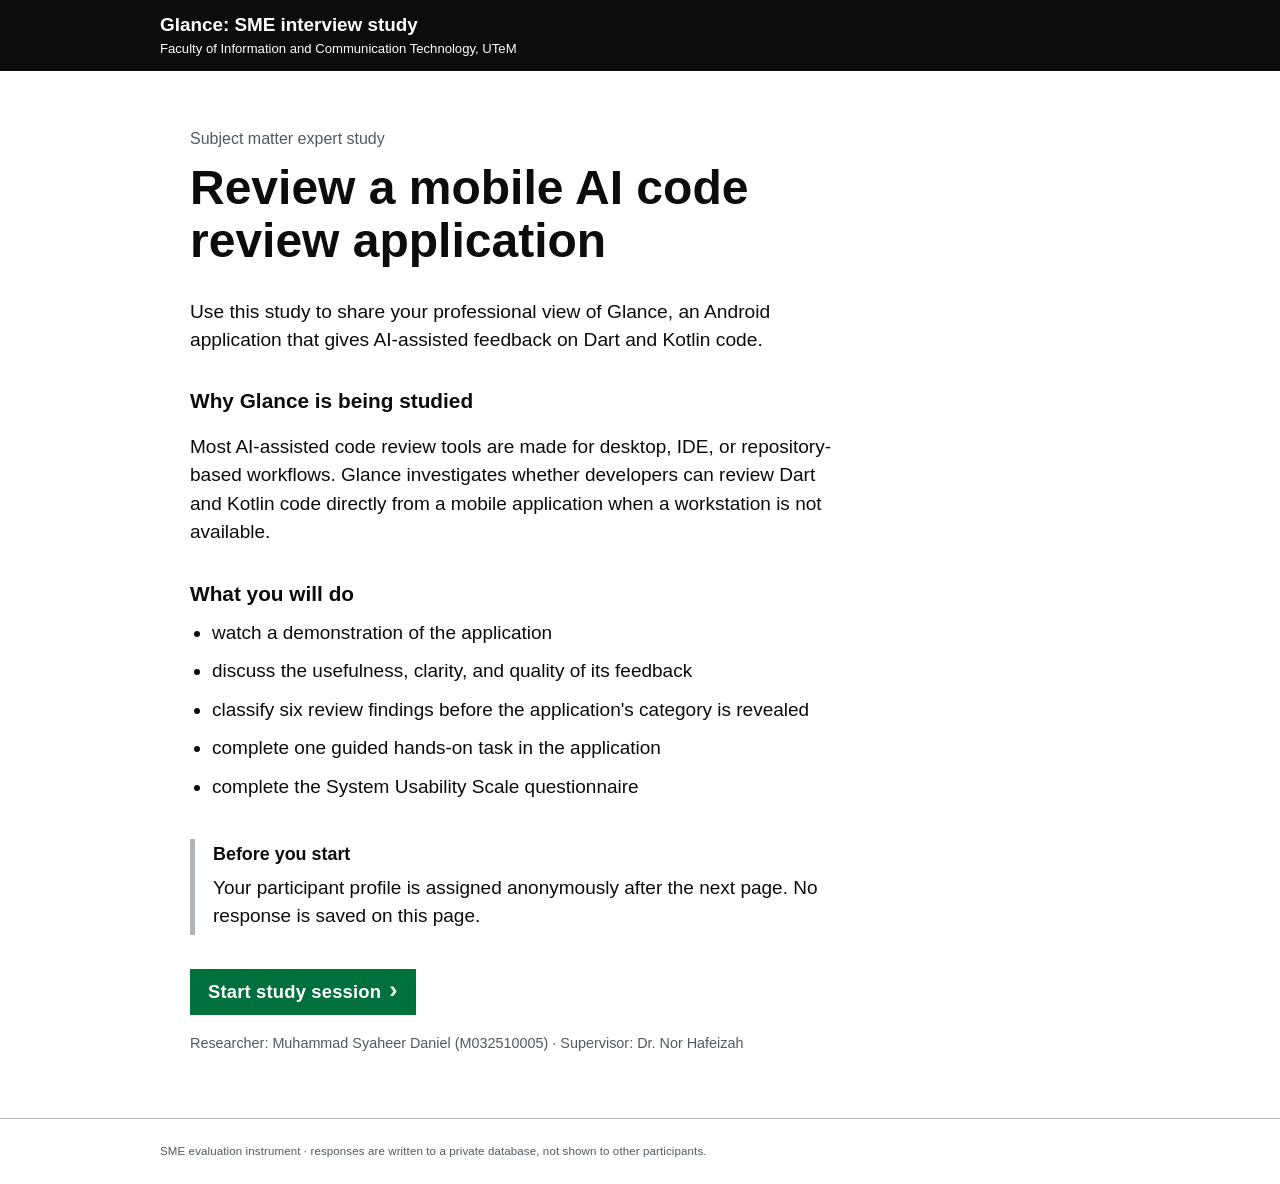
==== index.html @ d8f4b1ad "Bust cached study script after deployment" ====
<!DOCTYPE html>
<html lang="en">
<head>
<meta charset="UTF-8">
<meta name="viewport" content="width=device-width, initial-scale=1.0">
<title>SME Interview | Development of a Mobile-Native AI-Powered Code Review Application</title>
<link rel="stylesheet" href="style.css">
</head>
<body>

<header>
  <h1>Glance: SME interview study</h1>
  <p>Faculty of Information and Communication Technology, UTeM</p>
</header>

<!-- Resume banner: app.js shows this only when a saved session is restored on load -->
<div class="resume-banner hidden" id="resume-banner">
  <span id="resume-banner-text"></span>
  <button type="button" class="secondary" id="btn-start-over">Start over</button>
</div>

<!-- Progress stepper: app.js toggles .done / .current on these as sections change -->
<nav class="stepper" id="stepper" aria-label="Progress">
  <div class="step" data-step="intake"><span class="step-dot">1</span><span class="step-label">Background</span></div>
  <div class="step" data-step="demo"><span class="step-dot">2</span><span class="step-label">Demo</span></div>
  <div class="step" data-step="interview"><span class="step-dot">3</span><span class="step-label">Interview</span></div>
  <div class="step" data-step="cve"><span class="step-dot">4</span><span class="step-label">Category Check</span></div>
  <div class="step" data-step="prototype"><span class="step-dot">5</span><span class="step-label">Hands-on</span></div>
  <div class="step" data-step="sus"><span class="step-dot">6</span><span class="step-label">SUS</span></div>
  <div class="step" data-step="done"><span class="step-dot">7</span><span class="step-label">Done</span></div>
</nav>

<main>

  <!-- ============ STUDY COVER: CONTEXT BEFORE ANY RESPONSE IS COLLECTED ============ -->
  <section id="section-cover" class="section active" aria-labelledby="cover-title">
    <div class="service-start">
      <p class="service-caption">Subject matter expert study</p>
      <h2 id="cover-title">Review a mobile AI code review application</h2>
      <p class="service-lede">Use this study to share your professional view of Glance, an Android application that gives AI-assisted feedback on Dart and Kotlin code.</p>

      <h3>Why Glance is being studied</h3>
      <p>Most AI-assisted code review tools are made for desktop, IDE, or repository-based workflows. Glance investigates whether developers can review Dart and Kotlin code directly from a mobile application when a workstation is not available.</p>

      <h3>What you will do</h3>
      <ul class="service-list">
        <li>watch a demonstration of the application</li>
        <li>discuss the usefulness, clarity, and quality of its feedback</li>
        <li>classify six review findings before the application's category is revealed</li>
        <li>complete one guided hands-on task in the application</li>
        <li>complete the System Usability Scale questionnaire</li>
      </ul>

      <div class="start-panel">
        <h3>Before you start</h3>
        <p>Your participant profile is assigned anonymously after the next page. No response is saved on this page.</p>
      </div>

      <button id="btn-cover-start" class="start-button">Start study session</button>
      <p class="service-meta">Researcher: Muhammad Syaheer Daniel (M032510005) &middot; Supervisor: Dr. Nor Hafeizah</p>
    </div>
  </section>

  <!-- ============ PARTICIPANT CONSENT: REQUIRED BEFORE INTAKE ============ -->
  <section id="section-consent" class="section" aria-labelledby="consent-title">
    <div class="card consent-card">
      <p class="pill">Before taking part</p>
      <h2 id="consent-title">Participant consent</h2>
      <p>Before answering, please read the following information. Ask the researcher any questions before continuing.</p>

      <div class="consent-summary">
        <h3>Purpose and activities</h3>
        <p>This study evaluates Glance, a mobile AI-assisted code review application for Dart and Kotlin. Every session includes a demonstration, one guided hands-on task, and the System Usability Scale questionnaire. An invited SME session also includes background, interview, and category-validation questions.</p>

        <h3>What is recorded</h3>
        <p>The responses relevant to your assigned session, including hands-on task milestone timestamps and SUS answers, will be recorded under an anonymous participant ID. Invited SME sessions also record professional background, interview, and category-validation answers. Your name is used only on screen to confirm an interview participant and is not saved in the study database.</p>

        <h3>Your choice</h3>
        <p>Taking part is voluntary. You may ask to pause or stop before submitting an answer. The application is being evaluated, not your professional performance.</p>
      </div>

      <label class="checkbox-inline consent-check">
        <input type="checkbox" id="consent-agree">
        I have read the information above, had the opportunity to ask questions, and voluntarily agree to take part in this study.
      </label>
      <p class="help">Consent version: SME-web-consent-v1. The consent timestamp and version are recorded after your anonymous Participant ID is assigned.</p>

      <div id="consent-error" class="error hidden" role="alert"></div>
      <div id="consent-declined" class="status hidden">No response has been saved. You may close this page or speak with the researcher.</div>
      <div class="button-row">
        <button type="button" class="secondary" id="btn-consent-decline">I do not consent</button>
        <button id="btn-consent-continue">I consent and continue</button>
      </div>
    </div>
  </section>

  <!-- ============ STUDY PATH: FULL SME CODE OR SUS-ONLY ============ -->
  <section id="section-access" class="section" aria-labelledby="access-title">
    <div class="card access-card">
      <p class="pill">Session selection</p>
      <h2 id="access-title">Study access</h2>
      <p id="access-summary">If the researcher gave you an SME access code, enter it to continue with the full SME session. Otherwise, continue to the usability session.</p>

      <div id="access-code-block">
        <label for="access-code">SME access code</label>
        <input type="password" id="access-code" inputmode="numeric" autocomplete="one-time-code" maxlength="4">
        <p class="help">The code is only used to select the study path. It does not identify you or create an account.</p>
      </div>

      <div id="access-error" class="error hidden" role="alert"></div>
      <div class="button-row access-actions">
        <button id="btn-access-sme">Continue as SME</button>
        <button type="button" class="secondary" id="btn-access-sus">Continue to usability session</button>
      </div>
    </div>
  </section>

  <!-- ============ SECTION 0: INTAKE ============ -->
  <section id="section-intake" class="section">
    <div class="card">
      <h2>Before we start</h2>
      <p class="help">Your name is used only to confirm who is being interviewed and is never saved. Once you submit, you will be assigned an anonymous Participant ID (e.g. SME-1) that is used for every answer after this.</p>

      <label for="in-name">Name</label>
      <input type="text" id="in-name" autocomplete="off">

      <label for="in-years">Years of professional experience in mobile development</label>
      <div class="slider-row">
        <input type="range" id="in-years-slider" min="0" max="20" step="1" value="5">
        <div class="slider-readout" id="in-years-readout">5 years</div>
      </div>
      <label class="checkbox-inline">
        <input type="checkbox" id="in-years-cap"> More than 20 years
      </label>
      <p class="help">Supervisor's floor for this round of interviews is 3&ndash;5 years.</p>

      <label>Platforms and languages you have worked with most</label>
      <div class="chip-row" id="platform-chips">
        <label class="chip"><input type="checkbox" value="Android"> Android</label>
        <label class="chip"><input type="checkbox" value="iOS"> iOS</label>
        <label class="chip"><input type="checkbox" value="Kotlin"> Kotlin</label>
        <label class="chip"><input type="checkbox" value="Dart"> Dart</label>
        <label class="chip"><input type="checkbox" value="Flutter"> Flutter</label>
        <label class="chip"><input type="checkbox" value="Swift"> Swift</label>
        <label class="chip"><input type="checkbox" value="Java"> Java</label>
        <label class="chip"><input type="checkbox" value="React Native"> React Native</label>
        <label class="chip"><input type="checkbox" value="Xamarin"> Xamarin</label>
      </div>
      <input type="text" id="in-platforms-other" placeholder="Other platforms/languages (optional)">

      <label for="in-role">Current role</label>
      <input type="text" id="in-role" placeholder="Start typing, or type your own" list="role-suggestions" autocomplete="off">
      <datalist id="role-suggestions">
        <option value="Mobile Software Engineer">
        <option value="Senior Mobile Engineer">
        <option value="Android Developer">
        <option value="iOS Developer">
        <option value="Flutter Developer">
        <option value="Full-Stack Developer">
        <option value="Software Engineering Lead">
        <option value="Freelance Mobile Developer">
      </datalist>

      <div id="intake-error" class="error hidden"></div>
      <button id="btn-intake-submit">Continue</button>
    </div>
  </section>

  <!-- ============ SECTION DEMO: APPLICATION DEMONSTRATION ============ -->
  <section id="section-demo" class="section">
    <div class="card">
      <p class="pill" id="id-badge-demo"></p>
      <h2>Application Demonstration</h2>
      <p class="help" id="demo-help">Watch this short walkthrough of the application before the interview questions; the next section asks about what you observed here.</p>
      <video id="demo-video" controls preload="metadata" src="glance-overview.mp4"></video>
      <div class="button-row">
        <button type="button" class="secondary" id="btn-demo-back">Back</button>
        <button id="btn-demo-continue">Continue to Interview</button>
      </div>
    </div>
  </section>

  <!-- ============ SECTION 1: INTERVIEW Q2-Q6 ============ -->
  <section id="section-interview" class="section">
    <div class="card">
      <p class="pill" id="id-badge-1"></p>
      <h2>Section 2 &amp; 3: Quality and Category Accuracy of AI-Generated Feedback</h2>
      <p class="help">These are open discussion questions. Type notes on the participant's answer as they talk; sub-probes are optional follow-ups at your discretion.</p>

      <label>Q2. Have you previously used any AI-assisted code review or code feedback tools in your development workflow?</label>
      <p class="help">If yes, which tools, and what was your experience? Did any support Dart or Kotlin specifically?</p>
      <textarea id="q2" class="autogrow"></textarea>

      <label>Q3. Based on what you observed during the demonstration, how would you rate the quality of the AI-generated code review feedback for Dart and Kotlin code?</label>
      <p class="help">Specific/actionable vs. general? Any inaccurate or missed issues? Language-specific differences?</p>
      <textarea id="q3" class="autogrow"></textarea>

      <label>Q4. From your experience as a mobile developer, what types of code issues do you consider most important for an AI code review tool to detect and flag?</label>
      <p class="help">Did the demonstration cover those types? Anything missing or underrepresented?</p>
      <textarea id="q4" class="autogrow"></textarea>

      <label>Q5. [TAM &mdash; PU] Would using this application enable developers to accomplish code review tasks more quickly than manual review?</label>
      <p class="help">Would it enhance a developer's effectiveness catching issues in Dart and Kotlin projects?</p>
      <textarea id="q5" class="autogrow"></textarea>

      <label>Q6. [TAM &mdash; PEU] Was it easy to learn how to use the application, or did certain steps require more effort than expected?</label>
      <p class="help">Was the interaction clear and understandable throughout the session?</p>
      <textarea id="q6" class="autogrow"></textarea>

      <div class="status hidden" id="interview-draft-status">Draft saved</div>
      <div id="interview-error" class="error hidden"></div>
      <div class="button-row">
        <button type="button" class="secondary" id="btn-interview-back">Back</button>
        <button id="btn-interview-submit">Continue to Category Validation Exercise</button>
      </div>
    </div>
  </section>

  <!-- ============ SECTION 2: CATEGORY VALIDATION EXERCISE ============ -->
  <section id="section-cve" class="section">
    <div class="card">
      <p class="pill" id="id-badge-2"></p>
      <h2>Category Validation Exercise</h2>
      <p class="help">These findings were generated ahead of time by running the application on <strong>JomPAYAlpha.dart</strong>, a real demo-snippet file carrying six planted issues spanning all four feedback categories. For each finding below, look at the flagged line in the code, then give your own category guess <strong>before</strong> the application's answer is revealed.</p>

      <p><strong>Category reference card</strong></p>
      <ul>
        <li><strong class="category-name category-code-quality">Code Quality:</strong> correctness and structure, where the behaviour or structure itself is wrong.</li>
        <li><strong class="category-name category-bugs">Bugs:</strong> defects that could cause incorrect behaviour (logic error, null-reference risk, unhandled exception).</li>
        <li><strong class="category-name category-optimization">Optimization:</strong> efficiency &mdash; redundant code, unnecessary allocation, avoidable computational complexity.</li>
        <li><strong class="category-name category-readability">Readability:</strong> how easily a human reader can follow the code.</li>
      </ul>

      <!--
        The source panel and finding card below are restyled after the real
        Glance app's own code-issues screen (glance/lib/widgets/code_panel.dart
        and feedback_row.dart) — same category colors, same flagged-line rail.
        Scoped under .cve-glance so those tokens stay local to this section;
        the rest of the page keeps the serif/navy/teal identity above.
      -->
      <!--
        Code on the left, question on the right — side by side on wider
        screens, stacked below the existing 600px breakpoint (see
        .cve-columns in style.css). The right column is sticky so the
        question stays in view while scrolling a long source panel.
      -->
      <div class="cve-glance">
        <div class="cve-columns">
          <div class="col-code">
            <div class="glance-panel" id="source-panel">
              <div class="glance-panel-head">
                <span>Source</span>
                <span class="glance-muted">JomPAYAlpha.dart</span>
              </div>
              <div class="glance-legend">
                <span class="legend-item"><span class="legend-dot" style="background:#BF4F4B"></span>Code Quality</span>
                <span class="legend-item"><span class="legend-dot" style="background:#A8791E"></span>Bugs</span>
                <span class="legend-item"><span class="legend-dot" style="background:#3C7F63"></span>Optimization</span>
                <span class="legend-item"><span class="legend-dot" style="background:#6E63A6"></span>Readability</span>
              </div>
              <div class="glance-code" id="code-listing"></div>
            </div>
          </div>

          <div class="col-finding">
            <div class="progress" id="cve-progress"></div>
            <div class="stepper-mini" id="cve-mini-progress"></div>

            <div id="cve-finding-card" class="glance-panel finding-card">
              <div class="finding-head">
                <span class="finding-dot" id="finding-dot"></span>
                <div class="finding-head-text">
                  <div class="finding-title" id="cve-finding-heading"></div>
                  <div class="finding-meta" id="cve-finding-meta"></div>
                </div>
              </div>
              <p id="cve-finding-line" class="help"></p>

              <label>Which category would you assign this finding to? (blind guess)</label>
              <div class="radio-row" id="guess-options"></div>

              <div id="guess-error" class="error hidden"></div>
              <button id="btn-submit-guess">Submit guess</button>

              <div class="reveal-box hidden" id="reveal-box">
                <p id="reveal-text"></p>
                <p id="reveal-explanation" class="note"></p>

                <label>Agreement</label>
                <div class="radio-row" id="agreement-yesno"></div>

                <div id="disagree-block" class="hidden">
                  <label>If you disagree, what is the correct category?</label>
                  <div class="radio-row" id="correct-category-options"></div>
                </div>

                <label>Could this also be another category?</label>
                <p class="help">Tick any that could also apply, then mark which is the strongest secondary fit.</p>
                <div class="rank-options" id="could-also-be-options"></div>

                <div id="agreement-error" class="error hidden"></div>
                <button id="btn-next-finding">Save and continue</button>
              </div>
            </div>

            <div id="cve-done" class="hidden">
              <p><strong>All six findings complete.</strong></p>
              <button id="btn-to-prototype">Continue to hands-on prototype</button>
            </div>
          </div>
        </div>
      </div>
    </div>
  </section>

  <!-- ============ SECTION 3: HANDS-ON PROTOTYPE ============ -->
  <section id="section-prototype" class="section">
    <div class="card prototype-card">
      <p class="pill" id="id-badge-prototype"></p>
      <h2>Hands-on Prototype</h2>
      <p class="help">Use the embedded Glance study prototype to review the fixed <strong>MySejahteraAlpha.dart</strong> sample. Run the review, open a feedback item, and apply one suggested fix. Your questionnaire is unlocked automatically once all four actions are completed.</p>

      <ol class="prototype-progress" id="prototype-progress" aria-label="Hands-on task progress">
        <li data-milestone="opened">Prototype opened</li>
        <li data-milestone="review-completed">Review completed</li>
        <li data-milestone="feedback-opened">Feedback opened</li>
        <li data-milestone="fix-applied">Suggested fix applied</li>
      </ol>
      <div class="status hidden" id="prototype-status" aria-live="polite"></div>
      <div class="error hidden" id="prototype-error" role="alert"></div>
      <iframe id="study-prototype-frame" title="Glance hands-on study prototype" allow="clipboard-read; clipboard-write" referrerpolicy="same-origin"></iframe>
      <div class="button-row prototype-actions">
        <button id="btn-prototype-continue" disabled>Continue to SUS</button>
      </div>
    </div>
  </section>

  <!-- ============ SECTION 4: SUS ============ -->
  <section id="section-sus" class="section">
    <div class="card">
      <p class="pill" id="id-badge-3"></p>
      <h2>System Usability Scale (SUS)</h2>
      <p class="help">Rate each statement from 1 (Strongly Disagree) to 5 (Strongly Agree), based on your experience using the application during the session.</p>
      <div id="sus-items"></div>
      <div class="status hidden" id="sus-draft-status">Draft saved</div>
      <div id="sus-error" class="error hidden"></div>
      <button id="btn-sus-submit">Finish</button>
    </div>
  </section>

  <!-- ============ SECTION 4: DONE ============ -->
  <section id="section-done" class="section">
    <div class="card">
      <h2>Thank you</h2>
      <p>Responses for <strong id="done-id"></strong> have been recorded.</p>
      <p id="done-sus-score"></p>
    </div>
  </section>

</main>

<footer>SME evaluation instrument &middot; responses are written to a private database, not shown to other participants.</footer>

<script src="config.js"></script>
<!-- Version query prevents a browser from pairing this updated page with an
     older cached app.js after a GitHub Pages deployment. -->
<script src="app.js?v=20260813-study-path"></script>
</body>
</html>
---- style.css ----
:root {
  --navy: #1a1a1a;
  --teal: #064e3b;
  --bg: #f4f4f2;
  --card: #ffffff;
  --border: #1a1a1a;
  --text: #1a1a1a;
  --muted: #4d4d4d;
  --accent: #b91c1c;
  --ok: #065f46;
  --warn: #a16207;
  --display-font: Arial, Helvetica, sans-serif;
  --ui-font: Arial, Helvetica, sans-serif;
}

* { box-sizing: border-box; }

body {
  margin: 0;
  font-family: var(--ui-font);
  background: var(--bg);
  color: var(--text);
  line-height: 1.5;
}

header {
  background: var(--navy);
  color: #fff;
  border-bottom: 4px solid var(--accent);
  padding: 30px 28px 28px;
}

header h1 {
  max-width: 1100px;
  margin: 0 auto 8px;
  font-family: var(--display-font);
  font-size: clamp(1.75rem, 3vw, 2.35rem);
  line-height: 1.1;
  letter-spacing: -0.025em;
}

header h1::before {
  content: "UTeM FTMK  ·  MMSD RESEARCH STUDY";
  display: block;
  margin-bottom: 12px;
  color: #d8d8d8;
  font-family: var(--ui-font);
  font-size: 0.67rem;
  font-weight: 700;
  letter-spacing: 0.13em;
}

header p {
  max-width: 1100px;
  margin: 0 auto;
  font-size: 0.93rem;
  line-height: 1.45;
  opacity: 0.9;
}

header p:first-of-type {
  max-width: 1100px;
  color: #ffffff;
}

header p:last-of-type {
  margin-top: 8px;
  color: #d8d8d8;
  font-family: var(--ui-font);
  font-size: 0.75rem;
  letter-spacing: 0.01em;
}

/* ---- Resume banner ---- */

.resume-banner {
  display: flex;
  align-items: center;
  justify-content: center;
  gap: 14px;
  flex-wrap: wrap;
  text-align: center;
  background: #f9f9f9;
  color: var(--navy);
  border-bottom: 1px solid var(--border);
  padding: 11px 16px;
  font-size: 0.88rem;
  animation: none;
}

.resume-banner button.secondary {
  margin: 0;
  padding: 5px 14px;
  font-size: 0.82rem;
}

/* ---- Progress stepper ---- */

.stepper {
  display: flex;
  justify-content: center;
  gap: 8px;
  background: #ffffff;
  border-bottom: 1px solid var(--border);
  padding: 16px 18px;
  flex-wrap: wrap;
}

.step {
  display: flex;
  align-items: center;
  gap: 7px;
  opacity: 0.52;
}

.step:not(:last-child)::after {
  content: "";
  width: clamp(14px, 2vw, 28px);
  height: 1px;
  background: var(--border);
  margin: 0 4px;
  display: inline-block;
}

.step-dot {
  width: 25px;
  height: 25px;
  border-radius: 3px;
  background: #d9d9d9;
  border: 1px solid var(--border);
  color: #fff;
  font-size: 0.7rem;
  font-weight: bold;
  display: flex;
  align-items: center;
  justify-content: center;
  font-family: var(--ui-font);
}

.step-label {
  font-size: 0.72rem;
  color: var(--muted);
  font-family: var(--ui-font);
  letter-spacing: 0.01em;
  white-space: nowrap;
}

.step.current { opacity: 1; }
.step.current .step-dot { background: var(--accent); border-color: var(--accent); }
.step.current .step-label { color: var(--navy); font-weight: bold; }

.step.done { opacity: 1; }
.step.done .step-dot { background: var(--ok); }
.step.done .step-dot::before { content: "\2713"; }
.step.done .step-label { color: var(--ok); }
.step.step-last::after { display: none; }

main {
  max-width: 1180px;
  margin: 36px auto 72px;
  padding: 0 24px;
}

.card {
  max-width: 840px;
  margin-left: auto;
  margin-right: auto;
  background: var(--card);
  border: 1px solid var(--border);
  border-radius: 3px;
  padding: clamp(28px, 4vw, 46px);
  margin-bottom: 24px;
  box-shadow: none;
}

#section-demo .card { max-width: 960px; }

/* ---- Study cover ---- */

.study-cover {
  display: grid;
  grid-template-columns: minmax(0, 1.35fr) minmax(270px, 0.65fr);
  max-width: 1080px;
  margin: 0 auto;
  overflow: hidden;
  background: var(--card);
  border: 1px solid var(--border);
  border-radius: 3px;
  box-shadow: none;
}

.cover-primary {
  padding: clamp(34px, 5vw, 64px);
}

.cover-eyebrow,
.cover-aside-label,
.cover-session-label {
  margin: 0;
  font-family: var(--ui-font);
  font-size: 0.68rem;
  font-weight: 700;
  letter-spacing: 0.13em;
  text-transform: uppercase;
}

.cover-eyebrow {
  color: var(--teal);
}

.study-cover h2 {
  max-width: 620px;
  margin: 14px 0 26px;
  font-family: var(--display-font);
  font-size: clamp(2rem, 4vw, 3.1rem);
  line-height: 1.08;
}

.cover-lede {
  max-width: 630px;
  margin: 0;
  color: #333333;
  font-size: 1.1rem;
  line-height: 1.65;
}

.cover-why {
  max-width: 640px;
  margin-top: 32px;
  padding: 4px 0 4px 22px;
  border-left: 3px solid var(--accent);
}

.cover-why h3 {
  margin: 0 0 8px;
  color: var(--navy);
  font-family: var(--display-font);
  font-size: 1.15rem;
}

.cover-why p {
  margin: 0;
  color: var(--muted);
  font-size: 0.92rem;
}

.cover-actions {
  display: flex;
  align-items: center;
  gap: 16px;
  flex-wrap: wrap;
  margin-top: 34px;
}

.cover-actions button {
  margin: 0;
}

.cover-actions p {
  flex: 1 1 230px;
  margin: 0;
  color: var(--muted);
  font-family: var(--ui-font);
  font-size: 0.73rem;
  line-height: 1.5;
}

.cover-aside {
  display: flex;
  flex-direction: column;
  justify-content: center;
  gap: 0;
  padding: clamp(30px, 4vw, 48px);
  background: #1a1a1a;
  color: #fff;
}

.cover-aside-label {
  margin-bottom: 18px;
  color: #d8d8d8;
}

.cover-fact {
  padding: 17px 0;
  border-top: 1px solid #777777;
}

.cover-fact:last-child {
  border-bottom: 1px solid #777777;
}

.cover-fact strong,
.cover-fact span {
  display: block;
}

.cover-fact strong {
  color: #fff;
  font-family: var(--ui-font);
  font-size: 0.86rem;
}

.cover-fact span {
  margin-top: 4px;
  color: #d8d8d8;
  font-size: 0.84rem;
  line-height: 1.45;
}

.cover-session {
  grid-column: 1 / -1;
  padding: 26px clamp(34px, 5vw, 64px) 30px;
  border-top: 1px solid var(--border);
  background: #f9f9f9;
}

.cover-session-label {
  color: var(--navy);
}

.cover-session ol {
  display: grid;
  grid-template-columns: repeat(4, minmax(0, 1fr));
  gap: 22px;
  margin: 18px 0 0;
  padding: 0;
  list-style: none;
}

.cover-session li {
  display: flex;
  gap: 10px;
}

.cover-session li > span {
  color: var(--accent);
  font-family: var(--ui-font);
  font-size: 0.72rem;
  font-weight: 700;
  letter-spacing: 0.04em;
}

.cover-session strong {
  display: block;
  color: var(--navy);
  font-family: var(--ui-font);
  font-size: 0.78rem;
  line-height: 1.35;
}

.cover-session li p {
  margin: 5px 0 0;
  color: var(--muted);
  font-size: 0.78rem;
  line-height: 1.45;
}

/* The CVE section is the one place two columns need real room — every
   other section stays at the narrower 760px reading width above. */
#section-cve .card {
  max-width: 1100px;
}

.section { display: none; }
.section.active { display: block; }

h2 {
  margin: 0 0 24px;
  color: var(--navy);
  font-family: var(--display-font);
  font-size: clamp(1.45rem, 2.5vw, 1.85rem);
  line-height: 1.25;
  letter-spacing: -0.02em;
  border: 0;
  padding: 0 0 15px;
  position: relative;
}

h2::after {
  content: "";
  position: absolute;
  left: 0;
  bottom: 0;
  width: 44px;
  height: 3px;
  background: var(--accent);
}

label {
  display: block;
  color: var(--text);
  font-family: var(--ui-font);
  font-size: 0.84rem;
  font-weight: 700;
  letter-spacing: 0.01em;
  margin: 24px 0 8px;
}

label.inline {
  display: inline-block;
  font-weight: normal;
  margin: 0 16px 0 0;
}

label.checkbox-inline {
  font-weight: normal;
  display: flex;
  align-items: center;
  gap: 6px;
  margin-top: 8px;
}

label.checkbox-inline input { margin: 0; }

input[type="text"],
input[type="password"],
textarea,
select {
  width: 100%;
  font-family: var(--ui-font);
  font-size: 1rem;
  padding: 10px 12px;
  border: 1px solid var(--border);
  border-radius: 3px;
  background: #ffffff;
  color: var(--text);
  transition: none;
}

input[type="text"]:focus,
input[type="password"]:focus,
textarea:focus,
select:focus {
  outline: 3px solid var(--accent);
  outline-offset: -1px;
  border-color: var(--accent);
  box-shadow: none;
}

textarea { min-height: 60px; resize: vertical; overflow: hidden; }
textarea.autogrow { resize: none; }

.help {
  font-size: 0.88rem;
  color: var(--muted);
  line-height: 1.55;
  margin-top: 4px;
}

/* ---- Study-path selector ---- */

.access-card { max-width: 680px; }

.access-actions {
  align-items: flex-end;
  flex-wrap: wrap;
}

.access-actions button {
  margin-top: 18px;
}

/* ---- Years-of-experience slider ---- */

.slider-row {
  display: flex;
  align-items: center;
  gap: 16px;
  padding: 12px 14px;
  border: 1px solid var(--border);
  border-radius: 3px;
  background: #f9f9f9;
}

input[type="range"] {
  flex: 1;
  accent-color: var(--accent);
  height: 4px;
}

.slider-readout {
  min-width: 78px;
  text-align: center;
  font-family: var(--ui-font);
  font-size: 0.78rem;
  font-weight: 700;
  background: var(--navy);
  color: #ffffff;
  border-radius: 3px;
  padding: 6px 10px;
}

/* ---- Platform chips ---- */

.chip-row {
  display: flex;
  flex-wrap: wrap;
  gap: 9px;
  margin-top: 8px;
}

.chip {
  border: 1px solid var(--border);
  border-radius: 3px;
  padding: 6px 14px;
  font-weight: normal;
  font-size: 0.9rem;
  cursor: pointer;
  background: #ffffff;
  display: inline-flex;
  align-items: center;
  gap: 6px;
  margin: 0;
  transition: none;
}

.chip input { margin: 0; accent-color: var(--teal); }

.chip.selected {
  border-color: var(--teal);
  background: var(--teal);
  color: #ffffff;
  box-shadow: none;
}

.chip:hover {
  border-color: var(--navy);
  background: var(--navy);
  color: #ffffff;
}

.chip.selected input {
  accent-color: #ffffff;
}

#in-platforms-other { margin-top: 10px; }

.radio-row, .likert-row {
  display: flex;
  flex-wrap: wrap;
  gap: 9px;
  margin-top: 8px;
}

.radio-option {
  position: relative;
  display: inline-flex;
  align-items: center;
  justify-content: center;
  min-height: 46px;
  border: 1px solid var(--border);
  border-radius: 3px;
  padding: 9px 14px;
  cursor: pointer;
  background: #ffffff;
  color: var(--text);
  font-family: var(--ui-font);
  font-size: 0.86rem;
  font-weight: 600;
  line-height: 1.25;
  transition: none;
}

.radio-option input {
  position: absolute;
  width: 100%;
  height: 100%;
  margin: 0;
  opacity: 0;
  cursor: pointer;
}

.radio-option:hover {
  background: var(--navy);
  color: #ffffff;
}

.radio-option:has(input:focus-visible) {
  outline: 3px solid var(--accent);
  outline-offset: 2px;
}

.radio-option.selected {
  border-color: var(--teal);
  background: var(--teal);
  color: #ffffff;
  box-shadow: none;
}

/* ---- System Usability Scale grid ---- */

#sus-items {
  margin-top: 24px;
  border: 1px solid #1a1a1a;
}

.sus-item {
  display: grid;
  grid-template-columns: minmax(230px, 0.9fr) minmax(360px, 1.1fr);
  gap: 20px;
  align-items: center;
  padding: 16px;
  border-bottom: 1px solid #1a1a1a;
  background: #ffffff;
}

.sus-item:nth-child(odd) {
  background: #f9f9f9;
}

.sus-item:last-child {
  border-bottom: 0;
}

.sus-statement {
  margin: 0;
  color: #1a1a1a;
  font-family: var(--ui-font);
  font-size: 0.86rem;
  line-height: 1.45;
}

.sus-likert {
  display: grid;
  grid-template-columns: repeat(5, minmax(0, 1fr));
  gap: 6px;
  margin: 0;
}

.sus-likert .radio-option {
  min-height: 64px;
  padding: 7px;
  text-align: center;
  font-size: 0.72rem;
}

/* ---- Could-also-be rank options ---- */

.rank-options {
  display: flex;
  flex-direction: column;
  gap: 8px;
  margin-top: 6px;
}

.rank-row {
  display: flex;
  align-items: center;
  gap: 10px;
  border: 1px solid var(--border);
  border-radius: 3px;
  padding: 8px 12px;
}

.rank-row label {
  margin: 0;
  font-weight: normal;
  flex: 1;
  display: flex;
  align-items: center;
  gap: 8px;
}

.rank-row select {
  width: 90px;
  padding: 4px 6px;
}

.rank-row.active { border-color: var(--teal); background: #e7f0ec; }

button {
  font-family: var(--ui-font);
  font-size: 0.85rem;
  font-weight: 700;
  letter-spacing: 0.01em;
  padding: 11px 17px;
  border: 1px solid var(--navy);
  border-radius: 3px;
  background: var(--navy);
  color: #fff;
  cursor: pointer;
  margin-top: 18px;
  box-shadow: none;
  transition: none;
}

button:hover,
button:focus-visible { background: var(--accent); border-color: var(--accent); outline: none; box-shadow: none; }
button:active { transform: none; box-shadow: none; }

button.secondary {
  background: #ffffff;
  color: var(--navy);
  border: 1px solid var(--navy);
  box-shadow: none;
}

button.secondary:hover {
  background: var(--navy);
  border-color: var(--navy);
  color: #ffffff;
  box-shadow: none;
}

button:disabled {
  background: #b7c2cb;
  cursor: not-allowed;
}

/* Back + Continue pairs (Demo, Interview) — Continue stays visually
   primary, Back stays secondary, per the existing button.secondary style. */
.button-row {
  display: flex;
  align-items: center;
  gap: 12px;
}

.button-row button { margin-top: 18px; }

#demo-video {
  display: block;
  width: 100%;
  border: 1px solid #172d3a;
  border-radius: 3px;
  margin-top: 16px;
  background: #000;
  box-shadow: none;
}

.error {
  color: #b91c1c;
  font-size: 0.9rem;
  margin-top: 10px;
}

.status {
  display: inline-block;
  font-family: var(--ui-font);
  font-size: 0.78rem;
  color: #286448;
  margin-top: 14px;
  padding: 5px 8px;
  background: #e5f2e9;
  border-left: 3px solid var(--ok);
}

.status-flash { animation: none; }

.pill {
  display: inline-block;
  background: var(--navy);
  color: #ffffff;
  border: 1px solid var(--navy);
  border-radius: 3px;
  padding: 3px 10px;
  font-family: var(--ui-font);
  font-size: 0.72rem;
  font-weight: 700;
  letter-spacing: 0.04em;
}

.progress {
  font-family: var(--ui-font);
  font-size: 0.75rem;
  font-weight: 700;
  letter-spacing: 0.04em;
  color: var(--muted);
  margin-bottom: 4px;
}

.stepper-mini {
  display: flex;
  gap: 4px;
  margin-bottom: 16px;
}

.stepper-mini span {
  flex: 1;
  height: 5px;
  border-radius: 3px;
  background: var(--border);
}

.stepper-mini span.filled { background: var(--teal); }
.stepper-mini span.current { background: var(--navy); }

/* ---- Glance-style code panel + finding card (CVE section) ----
   Ported from the real Glance app's source: theme/colors.dart (GlancePalette,
   GlanceColors.category), theme/typography.dart, widgets/code_panel.dart and
   widgets/feedback_row.dart. Deliberately scoped to .cve-glance — a quiet
   neutral-panel look distinct from the rest of the page's serif/navy/teal
   identity, since the point is to replicate that specific screen, not
   reskin the whole instrument. A system monospace stack remains used for
   source-code fidelity. */

.cve-glance {
  --gl-panel: #ffffff;
  --gl-ink: #1b1f1d;
  --gl-dim: #4d4d4d;
  --gl-faint: #afb5b1;
  --gl-border: #1a1a1a;
  --gl-shadow: none;
  --gl-sans: Arial, Helvetica, sans-serif;
  --gl-mono: ui-monospace, "SF Mono", "JetBrains Mono", "Cascadia Code", Consolas, monospace;
}

/* Code on the left, question on the right on wider screens; the question
   column stays sticky so it's still visible while scrolling a long source
   panel. Falls back to the original stacked layout below 600px. */
.cve-columns {
  display: flex;
  gap: 20px;
  align-items: flex-start;
}

.col-code {
  flex: 1 1 55%;
  min-width: 0;
}

.col-finding {
  flex: 1 1 45%;
  min-width: 0;
  position: sticky;
  top: 16px;
}

@media (max-width: 600px) {
  .cve-columns { flex-direction: column; }
  .col-finding { position: static; }
}

.glance-panel {
  background: var(--gl-panel);
  border: 1px solid var(--gl-border);
  border-radius: 3px;
  box-shadow: var(--gl-shadow);
  overflow: hidden;
  margin-bottom: 16px;
}

.glance-panel-head {
  display: flex;
  justify-content: space-between;
  align-items: center;
  padding: 10px 14px;
  border-bottom: 1px solid var(--gl-border);
  font-family: var(--gl-sans);
  font-size: 10.5px;
  font-weight: 600;
  letter-spacing: 0.03em;
  text-transform: uppercase;
  color: var(--gl-dim);
}

.glance-muted {
  color: var(--gl-dim);
  text-transform: none;
  font-weight: 500;
  letter-spacing: 0;
}

.glance-legend {
  display: flex;
  flex-wrap: wrap;
  gap: 14px;
  padding: 8px 14px;
  border-bottom: 1px solid var(--gl-border);
}

.legend-item {
  display: inline-flex;
  align-items: center;
  gap: 5px;
  font-family: var(--gl-sans);
  font-size: 10.5px;
  font-weight: 500;
  color: var(--gl-dim);
}

.legend-dot {
  width: 8px;
  height: 8px;
  border-radius: 2px;
  flex-shrink: 0;
}

.glance-code {
  padding: 8px 0;
  max-height: 480px;
  overflow-x: auto;
  overflow-y: auto;
  font-family: var(--gl-mono);
  font-size: 11.5px;
  line-height: 19px;
}

.code-line {
  display: flex;
  align-items: center;
  gap: 10px;
  padding: 0 14px;
  min-width: max-content;
  border-left: 3px solid transparent;
  color: var(--gl-ink);
  white-space: pre;
}

.code-line .ln {
  color: var(--gl-faint);
  user-select: none;
  flex-shrink: 0;
}

.code-line .mark {
  margin-left: auto;
  padding-left: 8px;
  font-size: 8px;
}

/* Current finding awaiting a guess: a neutral rail only — no hue, no dot.
   Signals "this line matters" without saying which category, which is
   the one place this can't be a straight port of Glance's own panel.
   Bold/slightly larger text (not color) is the differentiator, so it
   reads clearly at a glance against both plain code and .flagged lines. */
.code-line.current {
  border-left-color: var(--gl-faint);
  background: rgba(0, 0, 0, 0.02);
}

.code-line.current .src {
  font-weight: 700;
  font-size: 12.5px;
}

/* Revealed (guess already recorded server-side): true category color. */
.code-line.flagged {
  border-left-color: var(--rail);
  /* Tints the whole line, not just the border — matches the real Glance
     app's code_panel.dart, which tints a flagged line's full background
     with its category color at ~12% opacity, not just a colored rail. */
  background: color-mix(in srgb, var(--rail) 12%, transparent);
}

.finding-card { padding: 16px; }

.finding-head {
  display: flex;
  align-items: flex-start;
  gap: 11px;
  margin-bottom: 8px;
}

.finding-dot {
  width: 10px;
  height: 10px;
  border-radius: 2px;
  margin-top: 4px;
  flex-shrink: 0;
  border: 1.5px solid var(--gl-faint);
  background: transparent;
  transition: none;
}

.finding-head-text { flex: 1; min-width: 0; }

.finding-title {
  font-family: var(--gl-sans);
  font-size: 14px;
  font-weight: 600;
  line-height: 1.35;
  color: var(--gl-ink);
}

.finding-meta {
  font-family: var(--gl-mono);
  font-size: 10.5px;
  color: var(--gl-dim);
  margin-top: 3px;
}

.reveal-box {
  border-top: 1px solid var(--gl-border);
  margin: 16px -16px -16px;
  padding: 16px;
  animation: none;
}

.hidden { display: none !important; }

.note {
  font-style: italic;
  font-size: 0.85rem;
  color: var(--muted);
  border-left: 3px solid var(--border);
  padding-left: 10px;
  margin-top: 14px;
}

footer {
  max-width: 1100px;
  margin: 0 auto;
  text-align: center;
  font-family: var(--ui-font);
  font-size: 0.72rem;
  letter-spacing: 0.01em;
  color: var(--muted);
  padding: 26px 24px 34px;
}

@media (max-width: 820px) {
  .study-cover { grid-template-columns: 1fr; }

  .cover-aside {
    display: grid;
    grid-template-columns: repeat(2, minmax(0, 1fr));
    column-gap: 28px;
  }

  .cover-aside-label { grid-column: 1 / -1; }
  .cover-fact:last-child { border-bottom: 0; }
  .cover-session ol { grid-template-columns: repeat(2, minmax(0, 1fr)); }
}

@media (max-width: 600px) {
  header { padding: 26px 20px 23px; }
  header h1 { font-size: 1.55rem; }
  header h1::before { margin-bottom: 9px; font-size: 0.6rem; letter-spacing: 0.1em; }
  header p { font-size: 0.9rem; }
  header p:last-of-type { font-size: 0.7rem; }

  main { margin: 28px auto 56px; padding: 0 14px; }
  .card { padding: 24px 20px; }
  h2 { margin-bottom: 20px; }
  .resume-banner { flex-direction: column; gap: 8px; }

  .cover-primary { padding: 32px 24px 30px; }
  .study-cover h2 { margin: 12px 0 22px; font-size: 2rem; }
  .cover-lede { font-size: 1rem; }
  .cover-why { margin-top: 26px; padding-left: 16px; }
  .cover-actions { align-items: stretch; margin-top: 28px; }
  .cover-actions button { width: 100%; }
  .cover-aside { display: block; padding: 28px 24px; }
  .cover-fact { padding: 14px 0; }
  .cover-fact:last-child { border-bottom: 1px solid #777777; }
  .cover-session { padding: 24px; }
  .cover-session ol { grid-template-columns: 1fr; gap: 16px; }

  .sus-item { grid-template-columns: 1fr; gap: 12px; padding: 14px; }
  .sus-likert { gap: 4px; }
  .sus-likert .radio-option { min-height: 58px; font-size: 0.66rem; }

  /* Primary submit buttons go full-width for easier tapping; secondary
     controls (Start over, the agreement quick/detailed toggle) stay their
     natural size since they're paired with something else on the same row. */
  button:not(.secondary):not(.toggle-option) { width: 100%; }

  .stepper {
    justify-content: flex-start;
    overflow-x: auto;
    flex-wrap: nowrap;
    -webkit-overflow-scrolling: touch;
  }

  .slider-row { gap: 10px; padding: 10px; }
  .radio-row, .likert-row { gap: 7px; }
}

@media (max-width: 480px) {
  .stepper { gap: 10px; padding: 10px 12px; }
  .step:not(:last-child)::after { width: 8px; }
  .step-label { display: none; }
  .card { padding: 16px; }
  .glance-legend { gap: 10px; }
}

/* ---- Plain service-pattern override ----
   Adapted from the information hierarchy and form conventions used by the
   GOV.UK Design System. This is not GOV.UK branding: names, colours, assets,
   and content remain specific to this UTeM research study. */

:root {
  --navy: #0b0c0c;
  --teal: #00703c;
  --bg: #ffffff;
  --card: #ffffff;
  --border: #0b0c0c;
  --text: #0b0c0c;
  --muted: #505a5f;
  --accent: #ffdd00;
  --ok: #00703c;
  --display-font: Arial, Helvetica, sans-serif;
  --ui-font: Arial, Helvetica, sans-serif;
}

body {
  font-family: Arial, Helvetica, sans-serif;
  background: #ffffff;
  color: #0b0c0c;
  font-size: 19px;
  line-height: 1.5;
}

header {
  background: #0b0c0c;
  border: 0;
  padding: 12px max(24px, calc((100% - 960px) / 2));
}

header h1 {
  margin: 0;
  font-family: Arial, Helvetica, sans-serif;
  font-size: 1.18rem;
  font-weight: 700;
  letter-spacing: 0;
  line-height: 1.35;
}

header h1::before { display: none; }

header p,
header p:first-of-type,
header p:last-of-type {
  margin: 2px 0 0;
  color: #ffffff;
  font-family: Arial, Helvetica, sans-serif;
  font-size: 0.82rem;
  letter-spacing: 0;
  opacity: 1;
}

.resume-banner {
  justify-content: flex-start;
  max-width: none;
  padding: 12px max(24px, calc((100% - 960px) / 2));
  background: #f3f2f1;
  border-bottom: 1px solid #0b0c0c;
  font-family: Arial, Helvetica, sans-serif;
}

.stepper {
  justify-content: flex-start;
  gap: 0;
  padding: 12px max(24px, calc((100% - 960px) / 2));
  background: #ffffff;
  border-bottom: 1px solid #b1b4b6;
}

.step { gap: 7px; opacity: 1; }
.step:not(:last-child)::after { width: 20px; margin: 0 10px; background: #b1b4b6; }
.step-dot {
  width: 22px;
  height: 22px;
  border: 0;
  border-radius: 0;
  background: #b1b4b6;
  color: #0b0c0c;
  font-size: 0.72rem;
}
.step-label { color: #505a5f; font-family: Arial, Helvetica, sans-serif; font-size: 0.78rem; }
.step.current .step-dot { background: #0b0c0c; border: 0; color: #ffffff; }
.step.current .step-label { color: #0b0c0c; }
.step.done .step-dot { background: #00703c; color: #ffffff; }
.step.done .step-label { color: #0b0c0c; }

main {
  max-width: 960px;
  margin: 0 auto 64px;
  padding: 0 30px;
}

.card,
#section-cve .card {
  max-width: 760px;
  margin: 48px 0 0;
  padding: 0;
  border: 0;
  border-radius: 0;
  box-shadow: none;
}

#section-demo .card { max-width: 760px; }

h2,
.study-cover h2 {
  margin: 0 0 30px;
  padding: 0;
  color: #0b0c0c;
  font-family: Arial, Helvetica, sans-serif;
  font-size: clamp(2rem, 5vw, 3rem);
  font-weight: 700;
  letter-spacing: 0;
  line-height: 1.12;
}

h2::after { display: none; }

h3 {
  margin: 34px 0 12px;
  color: #0b0c0c;
  font-family: Arial, Helvetica, sans-serif;
  font-size: 1.3rem;
  line-height: 1.25;
}

.service-start {
  max-width: 700px;
  margin: 56px 0 0;
}

.service-caption {
  margin: 0 0 10px;
  color: #505a5f;
  font-family: Arial, Helvetica, sans-serif;
  font-size: 1rem;
}

.service-lede {
  max-width: 630px;
  margin: 0;
  color: #0b0c0c;
  font-size: 1.2rem;
  line-height: 1.45;
}

.service-start > p:not(.service-caption):not(.service-lede):not(.service-meta) {
  max-width: 650px;
}

.service-list {
  margin: 0;
  padding-left: 22px;
}

.service-list li { margin: 10px 0; }

.start-panel {
  max-width: 650px;
  margin-top: 38px;
  padding: 4px 0 4px 18px;
  border-left: 5px solid #b1b4b6;
}

.start-panel h3 { margin: 0 0 8px; font-size: 1.12rem; }
.start-panel p { margin: 0; }

.start-button {
  margin: 34px 0 0;
  background: #00703c;
  border-color: #00703c;
  border-radius: 0;
  font-size: 1.15rem;
  padding: 12px 18px;
}

.start-button::after {
  content: " ›";
  display: inline-block;
  margin-left: 8px;
  font-size: 1.35em;
  line-height: 0;
}

.service-meta {
  margin: 18px 0 0;
  color: #505a5f;
  font-size: 0.9rem;
}

label {
  color: #0b0c0c;
  font-family: Arial, Helvetica, sans-serif;
  font-size: 1rem;
  letter-spacing: 0;
}

.help { color: #505a5f; font-size: 1rem; line-height: 1.45; }

input[type="text"],
textarea,
select {
  border: 2px solid #0b0c0c;
  border-radius: 0;
  font-family: Arial, Helvetica, sans-serif;
  font-size: 1rem;
}

input[type="text"]:focus,
textarea:focus,
select:focus {
  outline: 3px solid #ffdd00;
  outline-offset: 0;
  border-color: #0b0c0c;
}

.slider-row { border: 0; border-radius: 0; padding: 0; background: transparent; }
.slider-readout { border-radius: 0; background: #0b0c0c; }

.chip {
  border: 0;
  border-radius: 0;
  background: transparent;
  padding: 4px 8px 4px 0;
  color: #0b0c0c;
}
.chip:hover,
.chip.selected { background: transparent; color: #0b0c0c; box-shadow: none; }
.chip input { accent-color: #00703c; }

.radio-row,
.likert-row { gap: 10px; }

.radio-option {
  min-height: 36px;
  justify-content: flex-start;
  padding: 0;
  border: 0;
  border-radius: 0;
  background: transparent;
  color: #0b0c0c;
  font-family: Arial, Helvetica, sans-serif;
  font-size: 1rem;
  font-weight: 400;
}

.radio-option input {
  position: static;
  flex: 0 0 32px;
  width: 32px;
  height: 32px;
  margin: 0 10px 0 0;
  opacity: 1;
  cursor: pointer;
  appearance: none;
  border: 3px solid #0b0c0c;
  border-radius: 50%;
  background: #ffffff;
}

.radio-option input:checked { background: #0b0c0c; }
.radio-option:hover,
.radio-option.selected { background: transparent; color: #0b0c0c; box-shadow: none; }
.radio-option:has(input:focus-visible) { outline: 3px solid #ffdd00; outline-offset: 2px; }

/* Fixed taxonomy colours can appear before a guess because they identify the
   four answer choices, never a particular finding's hidden answer. */
.category-code-quality { --category-color: #bf4f4b; }
.category-bugs { --category-color: #a8791e; }
.category-optimization { --category-color: #3c7f63; }
.category-readability { --category-color: #6e63a6; }

.category-name {
  color: var(--category-color);
  font-weight: 700;
}

.radio-option.category-choice { color: var(--category-color); }
.radio-option.category-choice input { border-color: var(--category-color); }
.radio-option.category-choice input:checked {
  background: var(--category-color);
  border-color: var(--category-color);
  box-shadow: inset 0 0 0 6px #ffffff;
}
.radio-option.category-choice:hover,
.radio-option.category-choice.selected { color: var(--category-color); }

.rank-row.category-choice { border-left: 4px solid var(--category-color); }
.rank-row.category-choice input { accent-color: var(--category-color); }
.rank-row.category-choice.active {
  border-color: var(--category-color);
  border-left-color: var(--category-color);
}

.rank-row { border-color: #0b0c0c; border-radius: 0; }
.rank-row.active { border-color: #0b0c0c; background: #f3f2f1; }

button {
  border: 0;
  border-radius: 0;
  background: #00703c;
  color: #ffffff;
  font-family: Arial, Helvetica, sans-serif;
  font-size: 1rem;
  font-weight: 700;
  box-shadow: none;
}

button:hover,
button:focus-visible { background: #005a30; border: 0; outline: 3px solid #ffdd00; outline-offset: 0; }
button.secondary { border: 1px solid #0b0c0c; border-radius: 0; background: #ffffff; color: #0b0c0c; }
button.secondary:hover { background: #f3f2f1; color: #0b0c0c; border-color: #0b0c0c; }

.pill { border: 0; border-radius: 0; background: #0b0c0c; }

#sus-items { border: 0; margin-top: 30px; }
.sus-item {
  grid-template-columns: minmax(250px, 0.9fr) minmax(350px, 1.1fr);
  gap: 24px;
  padding: 20px 0;
  border-bottom: 1px solid #b1b4b6;
  background: #ffffff;
}
.sus-item:nth-child(odd) { background: #f3f2f1; }
.sus-statement { padding: 0 16px; font-size: 1rem; font-weight: 700; }
.sus-likert { padding: 0 16px; gap: 4px; }
.sus-likert .radio-option {
  min-height: 62px;
  justify-content: center;
  padding: 6px;
  border: 1px solid #0b0c0c;
  background: #ffffff;
  font-size: 0.78rem;
  text-align: center;
}
.sus-likert .radio-option input { position: absolute; width: 100%; height: 100%; opacity: 0; margin: 0; }
.sus-likert .radio-option.selected { background: #0b0c0c; color: #ffffff; }
.sus-likert .radio-option:hover { background: #505a5f; color: #ffffff; }

.cve-glance { --gl-border: #0b0c0c; --gl-sans: Arial, Helvetica, sans-serif; --gl-shadow: none; }
.glance-panel { border-radius: 0; }

#demo-video { border-radius: 0; box-shadow: none; }

footer {
  max-width: none;
  margin: 64px 0 0;
  padding: 24px max(24px, calc((100% - 960px) / 2));
  border-top: 1px solid #b1b4b6;
  color: #505a5f;
  font-family: Arial, Helvetica, sans-serif;
  text-align: left;
}

@media (max-width: 600px) {
  body { font-size: 17px; }
  header { padding: 12px 16px; }
  main { padding: 0 16px; }
  .service-start { margin-top: 36px; }
  h2,
  .study-cover h2 { font-size: 2.1rem; }
  .card,
  #section-cve .card { margin-top: 36px; padding: 0; }
  .sus-item { grid-template-columns: 1fr; gap: 14px; padding: 16px 0; }
  .sus-statement,
  .sus-likert { padding: 0 12px; }
  .sus-likert .radio-option { min-height: 56px; font-size: 0.65rem; }
  footer { padding: 20px 16px; }
}

/* Hands-on prototype: the task area is deliberately a plain framed working
   surface, not a decorative card. Its state remains readable alongside the
   embedded app at desktop and phone widths. */
.prototype-card { max-width: 1100px; }
.prototype-progress {
  display: grid;
  grid-template-columns: repeat(4, minmax(0, 1fr));
  gap: 0;
  margin: 24px 0 18px;
  padding: 0;
  list-style: none;
  border: 1px solid #0b0c0c;
}
.prototype-progress li {
  position: relative;
  min-height: 60px;
  padding: 12px 12px 12px 38px;
  border-right: 1px solid #0b0c0c;
  color: #505a5f;
  font-family: Arial, Helvetica, sans-serif;
  font-size: 0.82rem;
  font-weight: 700;
  line-height: 1.25;
}
.prototype-progress li:last-child { border-right: 0; }
.prototype-progress li::before {
  content: '';
  position: absolute;
  top: 13px;
  left: 13px;
  width: 14px;
  height: 14px;
  border: 2px solid #505a5f;
  border-radius: 50%;
}
.prototype-progress li.complete { background: #00703c; color: #ffffff; }
.prototype-progress li.complete::before {
  content: '✓';
  display: grid;
  place-items: center;
  border-color: #ffffff;
  color: #ffffff;
  font-size: 0.7rem;
  line-height: 1;
}
#study-prototype-frame {
  display: block;
  width: 100%;
  height: min(820px, 78vh);
  min-height: 680px;
  border: 1px solid #0b0c0c;
  border-radius: 0;
  background: #ffffff;
}
.prototype-actions { margin-top: 16px; }
.prototype-actions button:disabled {
  background: #b1b4b6;
  color: #383f43;
  cursor: not-allowed;
}
.prototype-actions button:disabled:hover,
.prototype-actions button:disabled:focus-visible {
  background: #b1b4b6;
  outline: 0;
}

.consent-card { max-width: 760px; }
.consent-summary {
  margin: 24px 0;
  border-top: 1px solid #0b0c0c;
  border-bottom: 1px solid #0b0c0c;
}
.consent-summary h3 { margin: 18px 0 6px; font-size: 1.05rem; }
.consent-summary p { margin: 0 0 18px; }
.consent-check {
  display: flex;
  align-items: flex-start;
  gap: 10px;
  margin: 20px 0 8px;
  font-weight: 700;
  line-height: 1.45;
}
.consent-check input { flex: 0 0 auto; margin-top: 4px; }

@media (max-width: 760px) {
  .prototype-progress { grid-template-columns: 1fr 1fr; }
  .prototype-progress li:nth-child(2) { border-right: 0; }
  .prototype-progress li:nth-child(-n + 2) { border-bottom: 1px solid #0b0c0c; }
  #study-prototype-frame { height: 760px; min-height: 620px; }
}

@media (max-width: 420px) {
  .prototype-progress { grid-template-columns: 1fr; }
  .prototype-progress li,
  .prototype-progress li:nth-child(2) { border-right: 0; border-bottom: 1px solid #0b0c0c; }
  .prototype-progress li:last-child { border-bottom: 0; }
  #study-prototype-frame { height: 700px; min-height: 560px; }
}
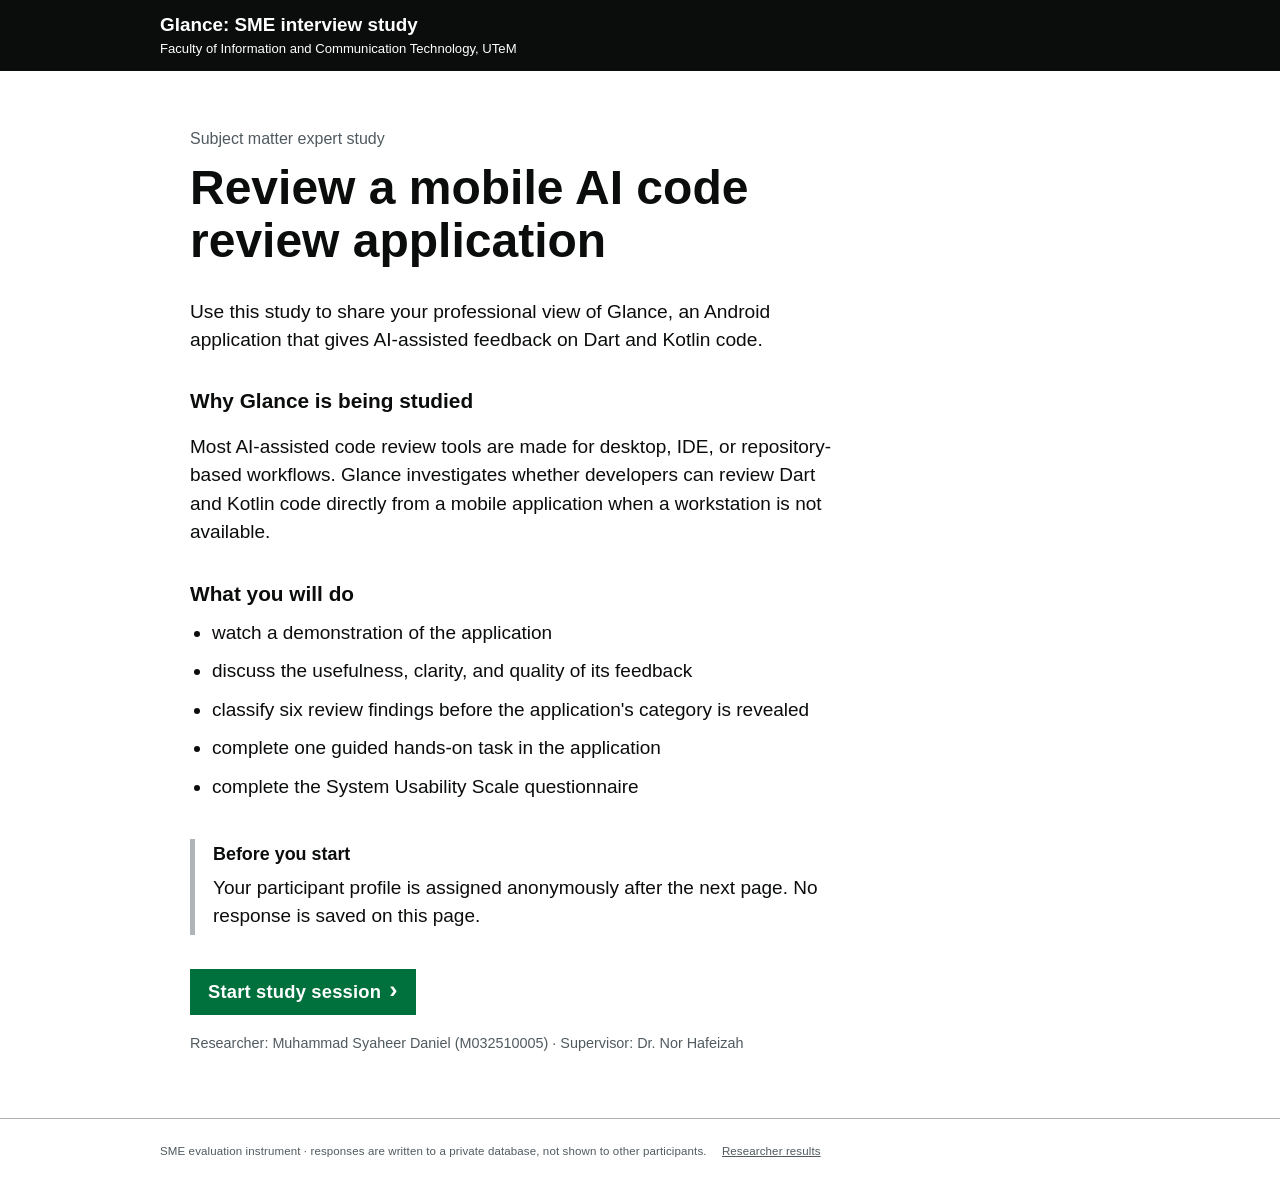
==== commit 4ac02850: "Add private researcher results dashboard" ====
--- a/index.html
+++ b/index.html
@@ -359,7 +359,7 @@
 
 </main>
 
-<footer>SME evaluation instrument &middot; responses are written to a private database, not shown to other participants.</footer>
+<footer>SME evaluation instrument &middot; responses are written to a private database, not shown to other participants. <a class="researcher-link" href="researcher.html">Researcher results</a></footer>
 
 <script src="config.js"></script>
 <!-- Version query prevents a browser from pairing this updated page with an
--- a/style.css
+++ b/style.css
@@ -1545,3 +1545,113 @@
   .prototype-progress li:last-child { border-bottom: 0; }
   #study-prototype-frame { height: 700px; min-height: 560px; }
 }
+
+/* ---- Researcher results (authenticated separately in researcher.html) ---- */
+
+.researcher-link {
+  color: inherit;
+  margin-left: 12px;
+}
+
+.researcher-shell { max-width: 1080px; margin: 0 auto; }
+.researcher-card { max-width: 680px; }
+.researcher-dashboard { max-width: 1080px; margin: 0 auto; }
+
+.researcher-toolbar,
+.researcher-filter-row,
+.researcher-panel-heading {
+  align-items: flex-end;
+  display: flex;
+  gap: 20px;
+  justify-content: space-between;
+}
+
+.researcher-toolbar {
+  border-bottom: 1px solid var(--border);
+  margin-bottom: 24px;
+  padding-bottom: 22px;
+}
+
+.researcher-toolbar h2 { margin: 8px 0 0; }
+.researcher-toolbar .help { margin-bottom: 0; }
+
+.researcher-filter-row {
+  border: 1px solid var(--border);
+  padding: 16px;
+}
+
+.researcher-filter-row label { margin: 0; }
+.researcher-filter-row select { max-width: 260px; }
+
+.researcher-metrics {
+  display: grid;
+  grid-template-columns: repeat(3, 1fr);
+  margin: 24px 0;
+}
+
+.researcher-metric {
+  border: 1px solid var(--border);
+  border-right: 0;
+  min-height: 138px;
+  padding: 18px;
+}
+
+.researcher-metric:last-child { border-right: 1px solid var(--border); }
+.researcher-metric p { color: var(--muted); font-size: 0.84rem; font-weight: bold; margin: 0; }
+.researcher-metric strong { display: block; font-family: Georgia, 'Times New Roman', serif; font-size: 2.2rem; line-height: 1; margin: 20px 0 7px; }
+.researcher-metric span { color: var(--muted); font-size: 0.78rem; }
+
+.researcher-panel {
+  border: 1px solid var(--border);
+  margin: 24px 0;
+  padding: 20px;
+}
+
+.researcher-panel-heading { margin-bottom: 18px; }
+.researcher-panel-heading h3 { margin: 0; }
+.researcher-panel-heading .help { margin-bottom: 0; }
+.researcher-panel-heading > strong { font-family: Georgia, 'Times New Roman', serif; font-size: 1.35rem; white-space: nowrap; }
+
+.researcher-category-bars { display: grid; gap: 13px; }
+
+.researcher-bar-row {
+  align-items: center;
+  display: grid;
+  gap: 14px;
+  grid-template-columns: 125px 1fr 44px;
+}
+
+.researcher-bar-row > span:first-child { font-size: 0.84rem; font-weight: bold; }
+.researcher-bar-track { background: #e8e8e8; height: 14px; }
+.researcher-bar-track span { background: var(--ok); display: block; height: 100%; }
+.researcher-bar-row strong { font-size: 0.84rem; text-align: right; }
+
+.researcher-empty {
+  background: #f3f3f3;
+  border-left: 4px solid var(--muted);
+  margin: 0;
+  padding: 14px;
+}
+
+.researcher-export-row { display: flex; flex-wrap: wrap; gap: 10px; }
+.researcher-export-row button { margin: 0; }
+
+.researcher-table-wrap { overflow-x: auto; }
+.researcher-table-wrap table { border-collapse: collapse; min-width: 680px; width: 100%; }
+.researcher-table-wrap th,
+.researcher-table-wrap td { border: 1px solid var(--border); font-size: 0.84rem; padding: 10px; text-align: left; }
+.researcher-table-wrap th { background: #f3f3f3; font-weight: bold; }
+.researcher-table-wrap tbody tr:nth-child(even) { background: #f9f9f9; }
+.researcher-participant-panel .researcher-empty { margin-top: 16px; }
+
+@media (max-width: 600px) {
+  .researcher-toolbar,
+  .researcher-filter-row,
+  .researcher-panel-heading { align-items: flex-start; flex-direction: column; }
+  .researcher-filter-row select { max-width: none; }
+  .researcher-metrics { grid-template-columns: 1fr; }
+  .researcher-metric { border-right: 1px solid var(--border); border-bottom: 0; min-height: 106px; }
+  .researcher-metric:last-child { border-bottom: 1px solid var(--border); }
+  .researcher-metric strong { margin-top: 13px; }
+  .researcher-bar-row { gap: 8px; grid-template-columns: 112px 1fr 38px; }
+}
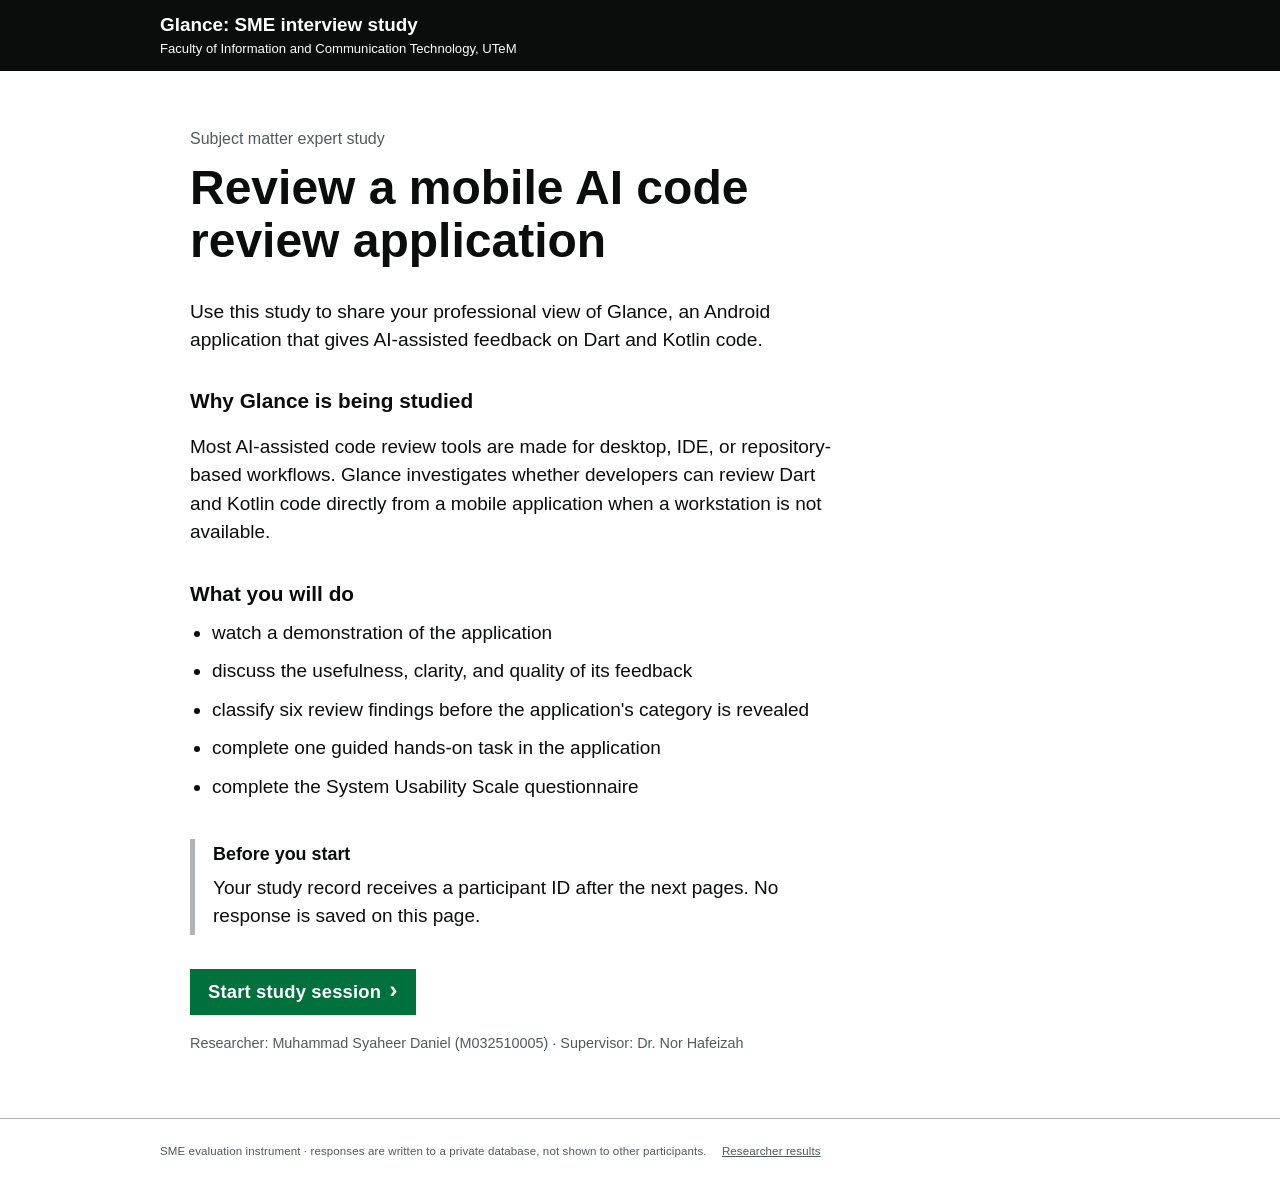
==== commit 2dab592a: "Add shared background and protected names" ====
--- a/index.html
+++ b/index.html
@@ -53,7 +53,7 @@
 
       <div class="start-panel">
         <h3>Before you start</h3>
-        <p>Your participant profile is assigned anonymously after the next page. No response is saved on this page.</p>
+        <p>Your study record receives a participant ID after the next pages. No response is saved on this page.</p>
       </div>
 
       <button id="btn-cover-start" class="start-button">Start study session</button>
@@ -70,10 +70,10 @@
 
       <div class="consent-summary">
         <h3>Purpose and activities</h3>
-        <p>This study evaluates Glance, a mobile AI-assisted code review application for Dart and Kotlin. Every session includes a demonstration, one guided hands-on task, and the System Usability Scale questionnaire. An invited SME session also includes background, interview, and category-validation questions.</p>
+        <p>This study evaluates Glance, a mobile AI-assisted code review application for Dart and Kotlin. Every session includes a background check, demonstration, one guided hands-on task, and the System Usability Scale questionnaire. An invited SME session also includes interview and category-validation questions.</p>
 
         <h3>What is recorded</h3>
-        <p>The responses relevant to your assigned session, including hands-on task milestone timestamps and SUS answers, will be recorded under an anonymous participant ID. Invited SME sessions also record professional background, interview, and category-validation answers. Your name is used only on screen to confirm an interview participant and is not saved in the study database.</p>
+        <p>Your name and professional background will be recorded for the study record, together with a participant ID. Session responses, including hands-on task milestone timestamps and SUS answers, are recorded under that ID. Invited SME sessions also record interview and category-validation answers. Your name is held separately from response data and is visible only in the protected researcher dashboard.</p>
 
         <h3>Your choice</h3>
         <p>Taking part is voluntary. You may ask to pause or stop before submitting an answer. The application is being evaluated, not your professional performance.</p>
@@ -83,7 +83,7 @@
         <input type="checkbox" id="consent-agree">
         I have read the information above, had the opportunity to ask questions, and voluntarily agree to take part in this study.
       </label>
-      <p class="help">Consent version: SME-web-consent-v1. The consent timestamp and version are recorded after your anonymous Participant ID is assigned.</p>
+      <p class="help">Consent version: SME-web-consent-v2. The consent timestamp and version are recorded after your Participant ID is assigned.</p>
 
       <div id="consent-error" class="error hidden" role="alert"></div>
       <div id="consent-declined" class="status hidden">No response has been saved. You may close this page or speak with the researcher.</div>
@@ -99,7 +99,7 @@
     <div class="card access-card">
       <p class="pill">Session selection</p>
       <h2 id="access-title">Study access</h2>
-      <p id="access-summary">If the researcher gave you an SME access code, enter it to continue with the full SME session. Otherwise, continue to the usability session.</p>
+      <p id="access-summary">If the researcher gave you an SME access code, enter it to continue with the full SME session. Otherwise, continue to the usability session. Both sessions begin with the same participant background check.</p>
 
       <div id="access-code-block">
         <label for="access-code">SME access code</label>
@@ -118,10 +118,10 @@
   <!-- ============ SECTION 0: INTAKE ============ -->
   <section id="section-intake" class="section">
     <div class="card">
-      <h2>Before we start</h2>
-      <p class="help">Your name is used only to confirm who is being interviewed and is never saved. Once you submit, you will be assigned an anonymous Participant ID (e.g. SME-1) that is used for every answer after this.</p>
-
-      <label for="in-name">Name</label>
+      <h2>Participant background</h2>
+      <p class="help">This background check is completed for every participant. Your name is kept separately from the response data for the study record. Once you submit, you will receive a Participant ID (for example, SME-1) used for the session responses.</p>
+
+      <label for="in-name">Participant name</label>
       <input type="text" id="in-name" autocomplete="off">
 
       <label for="in-years">Years of professional experience in mobile development</label>
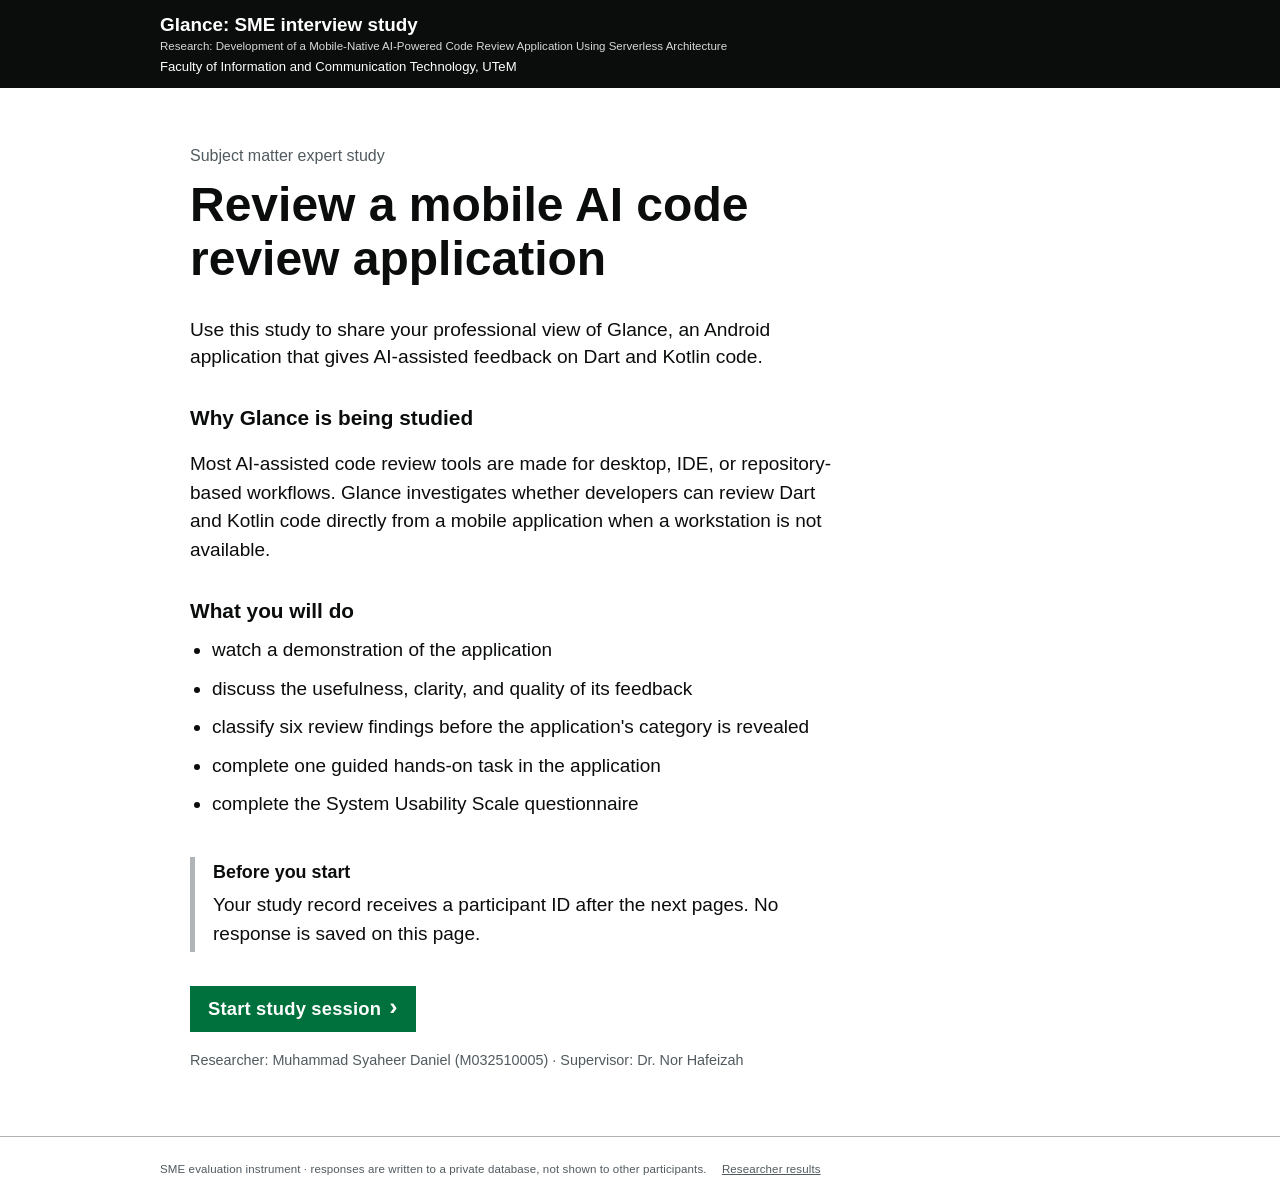
==== commit 3ffb67fa: "Show official research title in study header" ====
--- a/index.html
+++ b/index.html
@@ -3,13 +3,14 @@
 <head>
 <meta charset="UTF-8">
 <meta name="viewport" content="width=device-width, initial-scale=1.0">
-<title>SME Interview | Development of a Mobile-Native AI-Powered Code Review Application</title>
+<title>SME Interview | Development of a Mobile-Native AI-Powered Code Review Application Using Serverless Architecture</title>
 <link rel="stylesheet" href="style.css">
 </head>
 <body>
 
 <header>
   <h1>Glance: SME interview study</h1>
+  <p class="research-title">Research: Development of a Mobile-Native AI-Powered Code Review Application Using Serverless Architecture</p>
   <p>Faculty of Information and Communication Technology, UTeM</p>
 </header>
 
@@ -70,10 +71,10 @@
 
       <div class="consent-summary">
         <h3>Purpose and activities</h3>
-        <p>This study evaluates Glance, a mobile AI-assisted code review application for Dart and Kotlin. Every session includes a background check, demonstration, one guided hands-on task, and the System Usability Scale questionnaire. An invited SME session also includes interview and category-validation questions.</p>
+        <p>This study evaluates Glance, a mobile AI-assisted code review application for Dart and Kotlin. Every session includes a short background check, demonstration, one guided hands-on task, and the System Usability Scale questionnaire. An invited SME session also includes interview and category-validation questions.</p>
 
         <h3>What is recorded</h3>
-        <p>Your name and professional background will be recorded for the study record, together with a participant ID. Session responses, including hands-on task milestone timestamps and SUS answers, are recorded under that ID. Invited SME sessions also record interview and category-validation answers. Your name is held separately from response data and is visible only in the protected researcher dashboard.</p>
+        <p>Your name and a small amount of background information will be recorded for the study record, together with a participant ID. SUS-only sessions record familiarity with Dart and Kotlin. Invited SME sessions record professional background, interview, and category-validation answers. Session responses, including hands-on task milestone timestamps, SUS answers, and any optional written feedback, are recorded under the participant ID. Your name is held separately from response data and is visible only in the protected researcher dashboard.</p>
 
         <h3>Your choice</h3>
         <p>Taking part is voluntary. You may ask to pause or stop before submitting an answer. The application is being evaluated, not your professional performance.</p>
@@ -83,7 +84,7 @@
         <input type="checkbox" id="consent-agree">
         I have read the information above, had the opportunity to ask questions, and voluntarily agree to take part in this study.
       </label>
-      <p class="help">Consent version: SME-web-consent-v2. The consent timestamp and version are recorded after your Participant ID is assigned.</p>
+      <p class="help">Consent version: SME-web-consent-v3. The consent timestamp and version are recorded after your Participant ID is assigned.</p>
 
       <div id="consent-error" class="error hidden" role="alert"></div>
       <div id="consent-declined" class="status hidden">No response has been saved. You may close this page or speak with the researcher.</div>
@@ -99,7 +100,7 @@
     <div class="card access-card">
       <p class="pill">Session selection</p>
       <h2 id="access-title">Study access</h2>
-      <p id="access-summary">If the researcher gave you an SME access code, enter it to continue with the full SME session. Otherwise, continue to the usability session. Both sessions begin with the same participant background check.</p>
+      <p id="access-summary">If the researcher gave you an SME access code, enter it to continue with the full SME session. Otherwise, continue to the usability session. Both sessions begin with a short background check tailored to the study route.</p>
 
       <div id="access-code-block">
         <label for="access-code">SME access code</label>
@@ -118,48 +119,61 @@
   <!-- ============ SECTION 0: INTAKE ============ -->
   <section id="section-intake" class="section">
     <div class="card">
-      <h2>Participant background</h2>
-      <p class="help">This background check is completed for every participant. Your name is kept separately from the response data for the study record. Once you submit, you will receive a Participant ID (for example, SME-1) used for the session responses.</p>
+      <h2 id="intake-title">Participant background</h2>
+      <p class="help" id="intake-help">This background check is completed for every participant. Your name is kept separately from the response data for the study record. Once you submit, you will receive a Participant ID (for example, SME-1) used for the session responses.</p>
 
       <label for="in-name">Participant name</label>
       <input type="text" id="in-name" autocomplete="off">
 
-      <label for="in-years">Years of professional experience in mobile development</label>
-      <div class="slider-row">
-        <input type="range" id="in-years-slider" min="0" max="20" step="1" value="5">
-        <div class="slider-readout" id="in-years-readout">5 years</div>
-      </div>
-      <label class="checkbox-inline">
-        <input type="checkbox" id="in-years-cap"> More than 20 years
-      </label>
-      <p class="help">Supervisor's floor for this round of interviews is 3&ndash;5 years.</p>
-
-      <label>Platforms and languages you have worked with most</label>
-      <div class="chip-row" id="platform-chips">
-        <label class="chip"><input type="checkbox" value="Android"> Android</label>
-        <label class="chip"><input type="checkbox" value="iOS"> iOS</label>
-        <label class="chip"><input type="checkbox" value="Kotlin"> Kotlin</label>
-        <label class="chip"><input type="checkbox" value="Dart"> Dart</label>
-        <label class="chip"><input type="checkbox" value="Flutter"> Flutter</label>
-        <label class="chip"><input type="checkbox" value="Swift"> Swift</label>
-        <label class="chip"><input type="checkbox" value="Java"> Java</label>
-        <label class="chip"><input type="checkbox" value="React Native"> React Native</label>
-        <label class="chip"><input type="checkbox" value="Xamarin"> Xamarin</label>
-      </div>
-      <input type="text" id="in-platforms-other" placeholder="Other platforms/languages (optional)">
-
-      <label for="in-role">Current role</label>
-      <input type="text" id="in-role" placeholder="Start typing, or type your own" list="role-suggestions" autocomplete="off">
-      <datalist id="role-suggestions">
-        <option value="Mobile Software Engineer">
-        <option value="Senior Mobile Engineer">
-        <option value="Android Developer">
-        <option value="iOS Developer">
-        <option value="Flutter Developer">
-        <option value="Full-Stack Developer">
-        <option value="Software Engineering Lead">
-        <option value="Freelance Mobile Developer">
-      </datalist>
+      <div id="sme-background-fields">
+        <label for="in-years">Years of professional experience in mobile development</label>
+        <div class="slider-row">
+          <input type="range" id="in-years-slider" min="0" max="20" step="1" value="5">
+          <div class="slider-readout" id="in-years-readout">5 years</div>
+        </div>
+        <label class="checkbox-inline">
+          <input type="checkbox" id="in-years-cap"> More than 20 years
+        </label>
+        <p class="help">Supervisor's floor for this round of interviews is 3&ndash;5 years.</p>
+
+        <label>Platforms and languages you have worked with most</label>
+        <div class="chip-row" id="platform-chips">
+          <label class="chip"><input type="checkbox" value="Android"> Android</label>
+          <label class="chip"><input type="checkbox" value="iOS"> iOS</label>
+          <label class="chip"><input type="checkbox" value="Kotlin"> Kotlin</label>
+          <label class="chip"><input type="checkbox" value="Dart"> Dart</label>
+          <label class="chip"><input type="checkbox" value="Flutter"> Flutter</label>
+          <label class="chip"><input type="checkbox" value="Swift"> Swift</label>
+          <label class="chip"><input type="checkbox" value="Java"> Java</label>
+          <label class="chip"><input type="checkbox" value="React Native"> React Native</label>
+          <label class="chip"><input type="checkbox" value="Xamarin"> Xamarin</label>
+        </div>
+        <input type="text" id="in-platforms-other" placeholder="Other platforms/languages (optional)">
+
+        <label for="in-role">Current role</label>
+        <input type="text" id="in-role" placeholder="Start typing, or type your own" list="role-suggestions" autocomplete="off">
+        <datalist id="role-suggestions">
+          <option value="Mobile Software Engineer">
+          <option value="Senior Mobile Engineer">
+          <option value="Android Developer">
+          <option value="iOS Developer">
+          <option value="Flutter Developer">
+          <option value="Full-Stack Developer">
+          <option value="Software Engineering Lead">
+          <option value="Freelance Mobile Developer">
+        </datalist>
+      </div>
+
+      <div id="sus-language-fields" class="hidden">
+        <label>Have you worked with either programming language reviewed by Glance?</label>
+        <p class="help">Choose the option that best describes your familiarity with Dart and Kotlin.</p>
+        <div class="radio-row" id="sus-language-familiarity" role="radiogroup" aria-label="Familiarity with Dart and Kotlin">
+          <label class="radio-option"><input type="radio" name="sus-language-familiarity" value="Dart"> Dart</label>
+          <label class="radio-option"><input type="radio" name="sus-language-familiarity" value="Kotlin"> Kotlin</label>
+          <label class="radio-option"><input type="radio" name="sus-language-familiarity" value="Dart and Kotlin"> Dart and Kotlin</label>
+          <label class="radio-option"><input type="radio" name="sus-language-familiarity" value="Neither"> Neither</label>
+        </div>
+      </div>
 
       <div id="intake-error" class="error hidden"></div>
       <button id="btn-intake-submit">Continue</button>
@@ -342,6 +356,14 @@
       <h2>System Usability Scale (SUS)</h2>
       <p class="help">Rate each statement from 1 (Strongly Disagree) to 5 (Strongly Agree), based on your experience using the application during the session.</p>
       <div id="sus-items"></div>
+      <section class="sus-feedback" aria-labelledby="sus-feedback-title">
+        <h3 id="sus-feedback-title">Additional feedback <span>(optional)</span></h3>
+        <p class="help">These questions are not part of the SUS score. Do not include personal information, confidential code, credentials, or API keys.</p>
+        <label for="sus-feedback-difficulty">What, if anything, was difficult or confusing when using Glance?</label>
+        <textarea id="sus-feedback-difficulty" maxlength="1000" rows="4"></textarea>
+        <label for="sus-feedback-improvement">What one change would most improve Glance?</label>
+        <textarea id="sus-feedback-improvement" maxlength="1000" rows="4"></textarea>
+      </section>
       <div class="status hidden" id="sus-draft-status">Draft saved</div>
       <div id="sus-error" class="error hidden"></div>
       <button id="btn-sus-submit">Finish</button>
@@ -364,6 +386,6 @@
 <script src="config.js"></script>
 <!-- Version query prevents a browser from pairing this updated page with an
      older cached app.js after a GitHub Pages deployment. -->
-<script src="app.js?v=20260813-study-path"></script>
+<script src="app.js?v=20260813-sus-feedback"></script>
 </body>
 </html>
--- a/style.css
+++ b/style.css
@@ -1129,6 +1129,13 @@
   opacity: 1;
 }
 
+header p.research-title {
+  max-width: 900px;
+  color: #d8d8d8;
+  font-size: 0.72rem;
+  line-height: 1.35;
+}
+
 .resume-banner {
   justify-content: flex-start;
   max-width: none;
@@ -1415,6 +1422,17 @@
 .sus-likert .radio-option input { position: absolute; width: 100%; height: 100%; opacity: 0; margin: 0; }
 .sus-likert .radio-option.selected { background: #0b0c0c; color: #ffffff; }
 .sus-likert .radio-option:hover { background: #505a5f; color: #ffffff; }
+
+.sus-feedback {
+  max-width: 720px;
+  margin-top: 32px;
+  padding-top: 24px;
+  border-top: 2px solid #0b0c0c;
+}
+.sus-feedback h3 { margin: 0 0 8px; }
+.sus-feedback h3 span { font-size: 0.9rem; font-weight: 400; }
+.sus-feedback label { display: block; margin: 20px 0 8px; font-weight: 700; }
+.sus-feedback textarea { min-height: 104px; }
 
 .cve-glance { --gl-border: #0b0c0c; --gl-sans: Arial, Helvetica, sans-serif; --gl-shadow: none; }
 .glance-panel { border-radius: 0; }
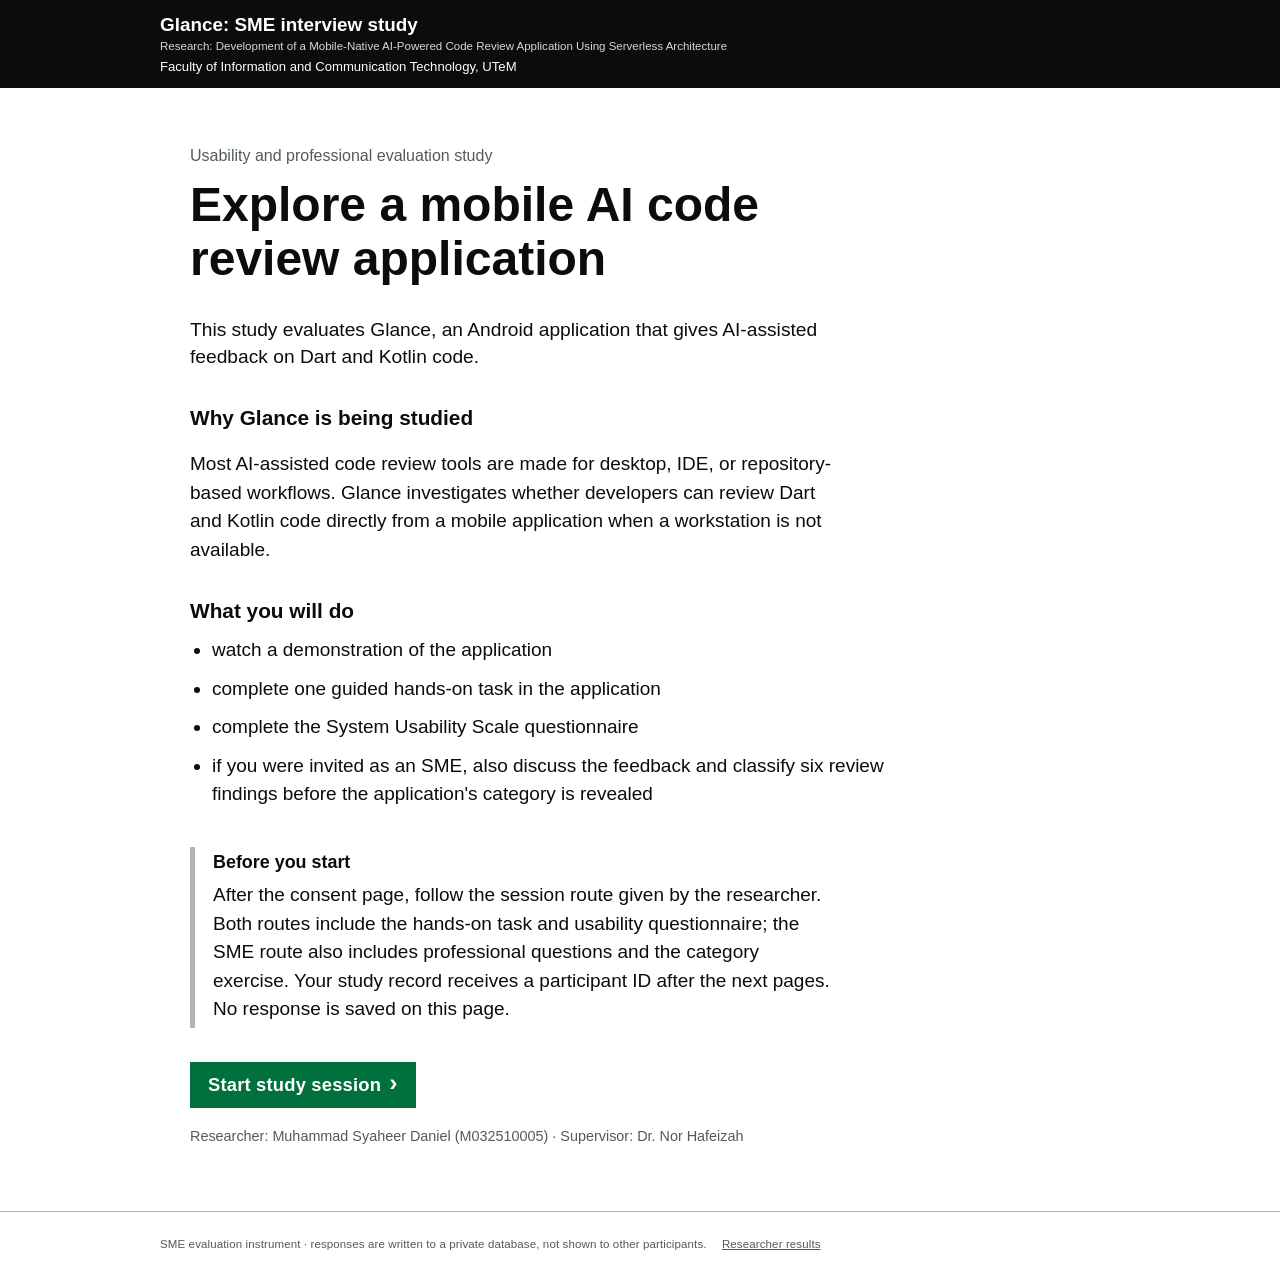
==== commit 505cdb1b: "Use password sign-in for researcher results" ====
--- a/index.html
+++ b/index.html
@@ -36,9 +36,9 @@
   <!-- ============ STUDY COVER: CONTEXT BEFORE ANY RESPONSE IS COLLECTED ============ -->
   <section id="section-cover" class="section active" aria-labelledby="cover-title">
     <div class="service-start">
-      <p class="service-caption">Subject matter expert study</p>
-      <h2 id="cover-title">Review a mobile AI code review application</h2>
-      <p class="service-lede">Use this study to share your professional view of Glance, an Android application that gives AI-assisted feedback on Dart and Kotlin code.</p>
+      <p class="service-caption">Usability and professional evaluation study</p>
+      <h2 id="cover-title">Explore a mobile AI code review application</h2>
+      <p class="service-lede">This study evaluates Glance, an Android application that gives AI-assisted feedback on Dart and Kotlin code.</p>
 
       <h3>Why Glance is being studied</h3>
       <p>Most AI-assisted code review tools are made for desktop, IDE, or repository-based workflows. Glance investigates whether developers can review Dart and Kotlin code directly from a mobile application when a workstation is not available.</p>
@@ -46,15 +46,14 @@
       <h3>What you will do</h3>
       <ul class="service-list">
         <li>watch a demonstration of the application</li>
-        <li>discuss the usefulness, clarity, and quality of its feedback</li>
-        <li>classify six review findings before the application's category is revealed</li>
         <li>complete one guided hands-on task in the application</li>
         <li>complete the System Usability Scale questionnaire</li>
+        <li>if you were invited as an SME, also discuss the feedback and classify six review findings before the application's category is revealed</li>
       </ul>
 
       <div class="start-panel">
         <h3>Before you start</h3>
-        <p>Your study record receives a participant ID after the next pages. No response is saved on this page.</p>
+        <p>After the consent page, follow the session route given by the researcher. Both routes include the hands-on task and usability questionnaire; the SME route also includes professional questions and the category exercise. Your study record receives a participant ID after the next pages. No response is saved on this page.</p>
       </div>
 
       <button id="btn-cover-start" class="start-button">Start study session</button>
--- a/style.css
+++ b/style.css
@@ -1284,6 +1284,7 @@
 .help { color: #505a5f; font-size: 1rem; line-height: 1.45; }
 
 input[type="text"],
+input[type="password"],
 textarea,
 select {
   border: 2px solid #0b0c0c;
@@ -1293,6 +1294,7 @@
 }
 
 input[type="text"]:focus,
+input[type="password"]:focus,
 textarea:focus,
 select:focus {
   outline: 3px solid #ffdd00;
@@ -1574,6 +1576,11 @@
 .researcher-shell { max-width: 1080px; margin: 0 auto; }
 .researcher-card { max-width: 680px; }
 .researcher-dashboard { max-width: 1080px; margin: 0 auto; }
+.researcher-setup-help { margin-top: 20px; }
+.link-button { background: transparent; border: 0; color: #1d70b8; cursor: pointer; font: inherit; margin: 0; padding: 0; text-decoration: underline; }
+.link-button:hover, .link-button:focus { background: #ffdd00; color: #0b0c0c; outline: 0; }
+.researcher-password-panel { max-width: 680px; }
+.researcher-password-panel .status, .researcher-password-panel .error { margin-top: 20px; }
 
 .researcher-toolbar,
 .researcher-filter-row,
